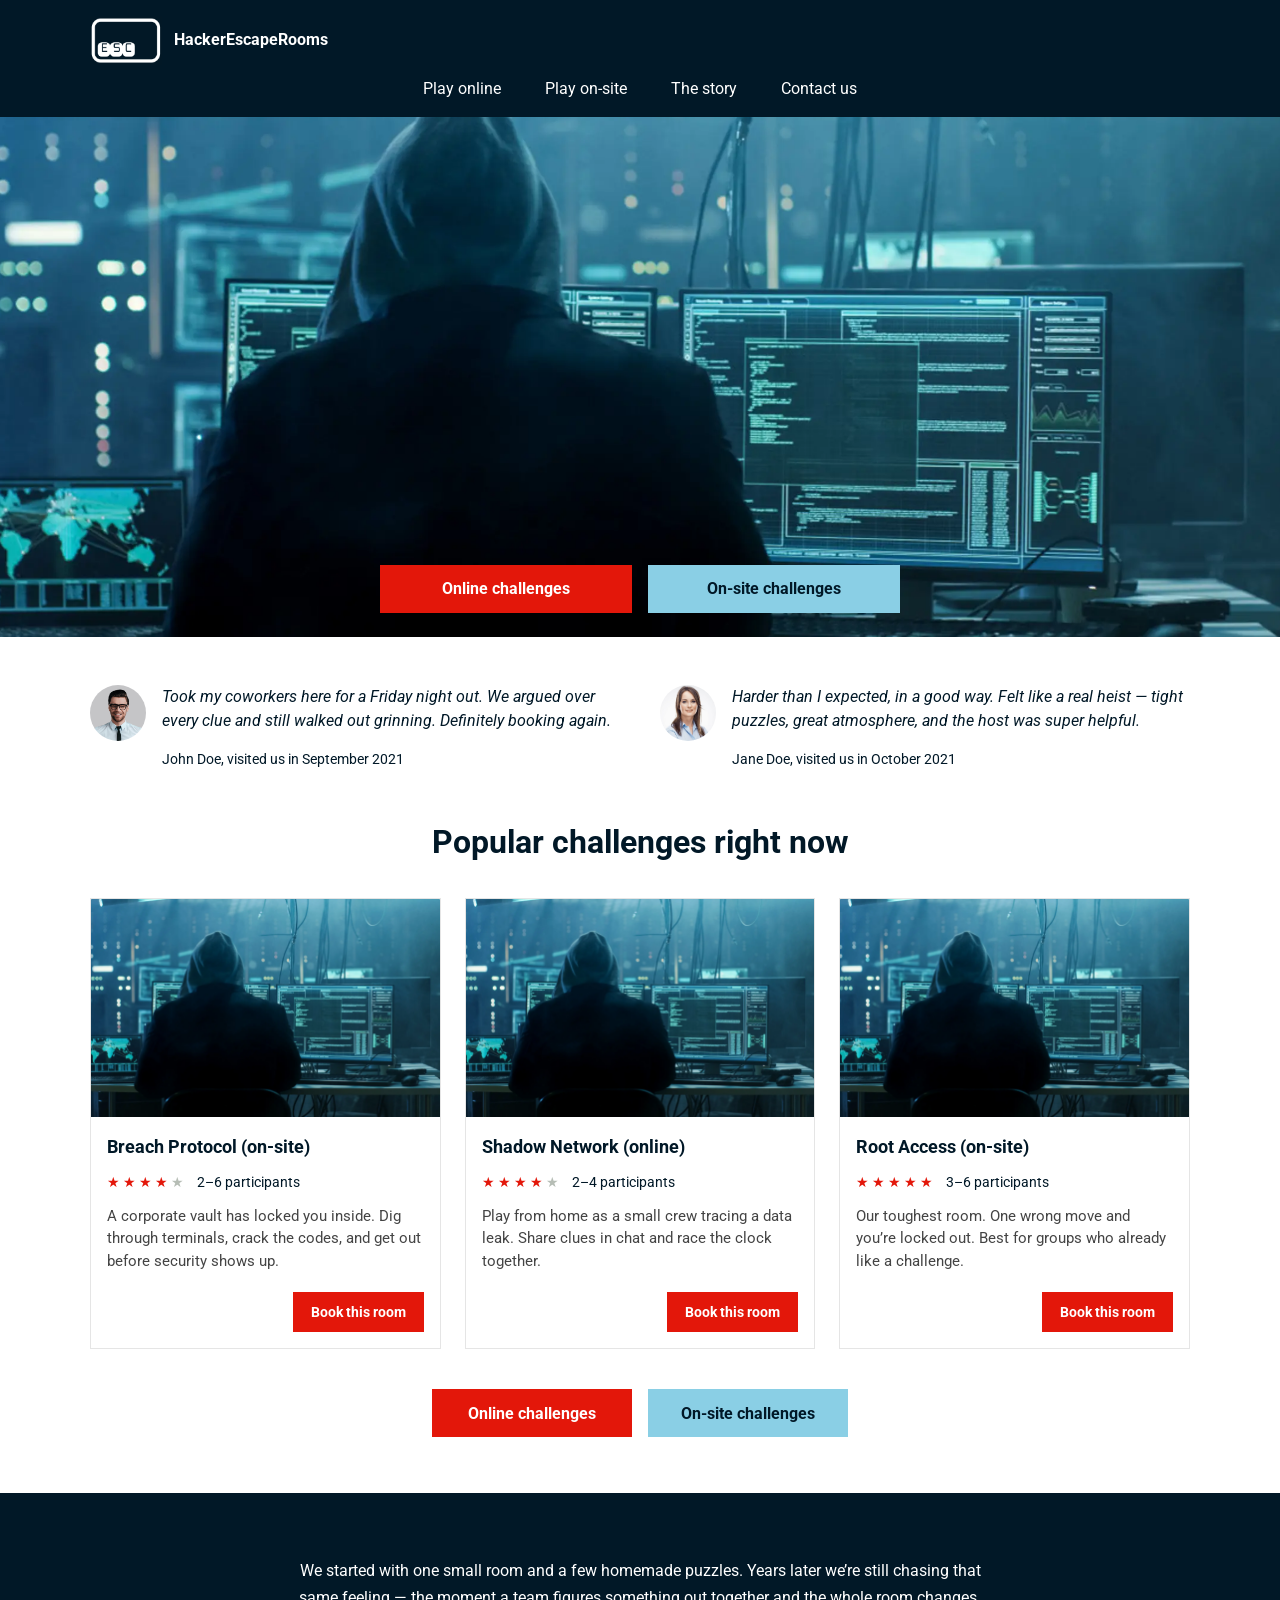
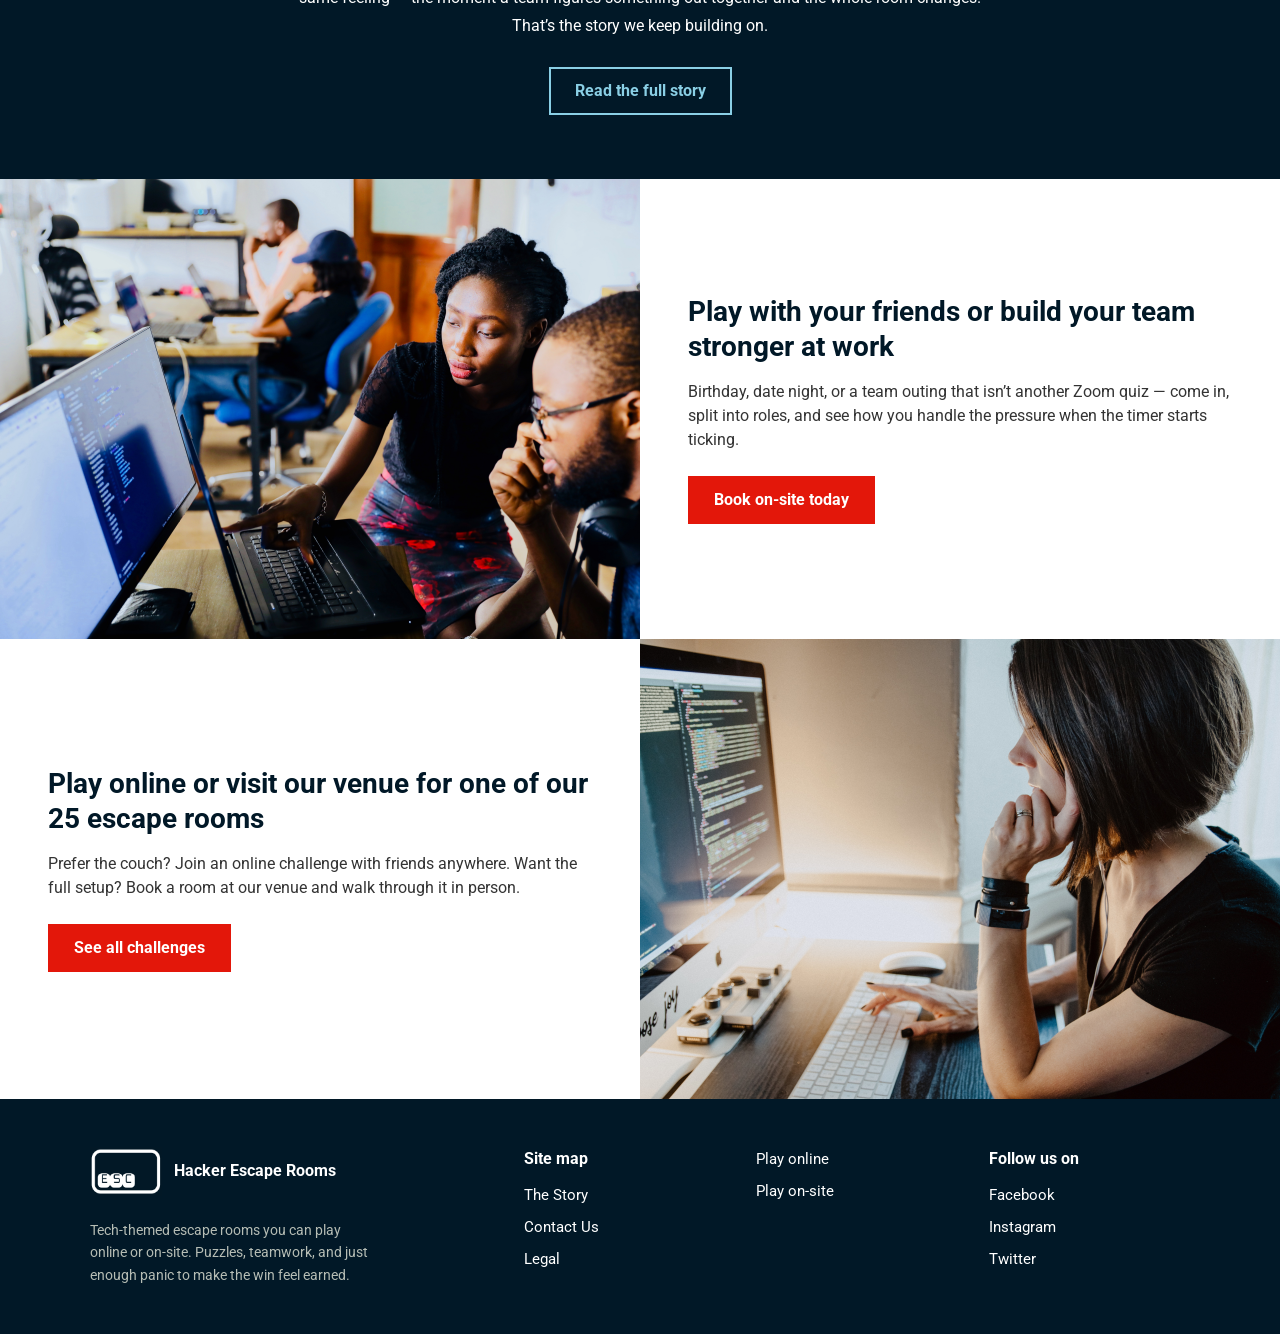
==== index.html @ f258c284 "Booking Popoup window" ====
<!DOCTYPE html>
<html lang="en">
  <head>
    <meta charset="UTF-8" />
    <meta name="viewport" content="width=device-width, initial-scale=1.0" />
    <title>Hacker Escape Rooms</title>
    <!-- Roboto from the brand guide -->
    <link rel="preconnect" href="https://fonts.googleapis.com" />
    <link rel="preconnect" href="https://fonts.gstatic.com" crossorigin />
    <link
      href="https://fonts.googleapis.com/css2?family=Roboto:ital,wght@0,400;0,700;1,400&display=swap"
      rel="stylesheet"
    />
    <link rel="stylesheet" href="style.css" />
  </head>
  <body>
    <!-- top bar: logo + nav -->
    <header class="site-header">
      <div class="container header-inner">
        <a class="brand" href="#top" aria-label="Hacker Escape Rooms home">
          <img class="logo" src="assets/logo.png" alt="" width="72" height="40" />
          <!-- line breaks only show on small screens -->
          <span class="brand-name">Hacker<br class="brand-break" />Escape<br class="brand-break" />Rooms</span>
        </a>

        <button
          class="nav-toggle"
          type="button"
          aria-expanded="false"
          aria-controls="primary-nav"
          aria-label="Open menu"
        >
          <span class="nav-toggle-bar" aria-hidden="true"></span>
          <span class="nav-toggle-bar" aria-hidden="true"></span>
          <span class="nav-toggle-bar" aria-hidden="true"></span>
        </button>

        <nav id="primary-nav" class="primary-nav" aria-label="Primary">
          <ul>
            <li><a href="#play-online">Play online</a></li>
            <li><a href="#play-onsite">Play on-site</a></li>
            <li><a href="#story">The story</a></li>
            <li><a href="#contact">Contact us</a></li>
          </ul>
        </nav>
      </div>
    </header>

    <main id="top">
      <!-- big hero image + the two challenge buttons -->
      <section class="hero" aria-label="Featured">
        <img
          class="hero-media"
          src="assets/home-Image.png"
          alt="Person in a hoodie working at multiple monitors in a dimly lit room"
          width="1600"
          height="700"
        />
        <div class="hero-actions cta-pair">
          <a class="btn btn-primary cta-online" href="#play-online">Online challenges</a>
          <a class="btn btn-secondary cta-onsite" href="#play-onsite">On-site challenges</a>
        </div>
      </section>

      <!-- reviews from people who played -->
      <section class="testimonials" aria-label="Testimonials">
        <div class="container testimonials-grid">
          <figure class="testimonial">
            <img
              class="testimonial-avatar"
              src="assets/John-Doe.jpg"
              alt="Portrait of John Doe"
              width="56"
              height="56"
            />
            <blockquote>
              <p>
                Took my coworkers here for a Friday night out. We argued over every
                clue and still walked out grinning. Definitely booking again.
              </p>
            </blockquote>
            <figcaption>John Doe, visited us in September 2021</figcaption>
          </figure>

          <figure class="testimonial">
            <img
              class="testimonial-avatar"
              src="assets/Jane-Doe.jpg"
              alt="Portrait of Jane Doe"
              width="56"
              height="56"
            />
            <blockquote>
              <p>
                Harder than I expected, in a good way. Felt like a real heist —
                tight puzzles, great atmosphere, and the host was super helpful.
              </p>
            </blockquote>
            <figcaption>Jane Doe, visited us in October 2021</figcaption>
          </figure>
        </div>
      </section>

      <!-- room cards -->
      <section class="challenges" id="play-online" aria-labelledby="challenges-heading">
        <div class="container">
          <h2 id="challenges-heading">Popular challenges right now</h2>

          <ul class="challenge-grid">
            <li class="challenge-card">
              <img
                class="challenge-media"
                src="assets/challanges.png"
                alt=""
                width="640"
                height="400"
              />
              <div class="challenge-body">
                <h3>Breach Protocol (on-site)</h3>
                <div class="challenge-meta">
                  <span class="stars" aria-label="4 out of 5 stars">
                    <span class="star star-filled" aria-hidden="true">★</span>
                    <span class="star star-filled" aria-hidden="true">★</span>
                    <span class="star star-filled" aria-hidden="true">★</span>
                    <span class="star star-filled" aria-hidden="true">★</span>
                    <span class="star" aria-hidden="true">★</span>
                  </span>
                  <span class="participants">2–6 participants</span>
                </div>
                <p>
                  A corporate vault has locked you inside. Dig through terminals,
                  crack the codes, and get out before security shows up.
                </p>
                <a class="btn btn-primary btn-small" href="#contact">Book this room</a>
              </div>
            </li>

            <li class="challenge-card">
              <img
                class="challenge-media"
                src="assets/challanges.png"
                alt=""
                width="640"
                height="400"
              />
              <div class="challenge-body">
                <h3>Shadow Network (online)</h3>
                <div class="challenge-meta">
                  <span class="stars" aria-label="4 out of 5 stars">
                    <span class="star star-filled" aria-hidden="true">★</span>
                    <span class="star star-filled" aria-hidden="true">★</span>
                    <span class="star star-filled" aria-hidden="true">★</span>
                    <span class="star star-filled" aria-hidden="true">★</span>
                    <span class="star" aria-hidden="true">★</span>
                  </span>
                  <span class="participants">2–4 participants</span>
                </div>
                <p>
                  Play from home as a small crew tracing a data leak. Share clues
                  in chat and race the clock together.
                </p>
                <a class="btn btn-primary btn-small" href="#contact">Book this room</a>
              </div>
            </li>

            <li class="challenge-card">
              <img
                class="challenge-media"
                src="assets/challanges.png"
                alt=""
                width="640"
                height="400"
              />
              <div class="challenge-body">
                <h3>Root Access (on-site)</h3>
                <div class="challenge-meta">
                  <span class="stars" aria-label="5 out of 5 stars">
                    <span class="star star-filled" aria-hidden="true">★</span>
                    <span class="star star-filled" aria-hidden="true">★</span>
                    <span class="star star-filled" aria-hidden="true">★</span>
                    <span class="star star-filled" aria-hidden="true">★</span>
                    <span class="star star-filled" aria-hidden="true">★</span>
                  </span>
                  <span class="participants">3–6 participants</span>
                </div>
                <p>
                  Our toughest room. One wrong move and you’re locked out. Best
                  for groups who already like a challenge.
                </p>
                <a class="btn btn-primary btn-small" href="#contact">Book this room</a>
              </div>
            </li>
          </ul>

          <!-- same two buttons again under the cards -->
          <div class="challenges-actions cta-pair" id="play-onsite">
            <a class="btn btn-primary cta-online" href="#play-online">Online challenges</a>
            <a class="btn btn-secondary cta-onsite" href="#play-onsite">On-site challenges</a>
          </div>
        </div>
      </section>

      <!-- short about section -->
      <section class="story" id="story" aria-labelledby="story-heading">
        <div class="container story-inner">
          <h2 id="story-heading" class="visually-hidden">The story</h2>
          <p>
            We started with one small room and a few homemade puzzles. Years
            later we’re still chasing that same feeling — the moment a team
            figures something out together and the whole room changes. That’s
            the story we keep building on.
          </p>
          <a class="btn btn-outline" href="#story">Read the full story</a>
        </div>
      </section>

      <!-- image + text blocks (friends / online) -->
      <section class="feature-blocks" aria-label="Ways to play">
        <article class="feature feature--image-left">
          <img
            class="feature-media"
            src="assets/play-with-friends.png"
            alt="Two colleagues collaborating at a computer in an office"
            width="800"
            height="560"
          />
          <div class="feature-content">
            <h2>Play with your friends or build your team stronger at work</h2>
            <p>
              Birthday, date night, or a team outing that isn’t another Zoom
              quiz — come in, split into roles, and see how you handle the
              pressure when the timer starts ticking.
            </p>
            <a class="btn btn-primary" href="#play-onsite">Book on-site today</a>
          </div>
        </article>

        <article class="feature feature--image-right">
          <div class="feature-content">
            <h2>Play online or visit our venue for one of our 25 escape rooms</h2>
            <p>
              Prefer the couch? Join an online challenge with friends anywhere.
              Want the full setup? Book a room at our venue and walk through it
              in person.
            </p>
            <a class="btn btn-primary" href="all-challenges.html">See all challenges</a>
          </div>
          <img
            class="feature-media"
            src="assets/play-online.png"
            alt="Person working at a computer with code on the screen"
            width="800"
            height="560"
          />
        </article>
      </section>
    </main>

    <!-- footer links -->
    <footer class="site-footer" id="contact">
      <div class="container footer-grid">
        <div class="footer-brand">
          <a class="brand" href="#top" aria-label="Hacker Escape Rooms home">
            <img class="logo" src="assets/logo.png" alt="" width="72" height="40" />
            <span class="brand-name">Hacker Escape Rooms</span>
          </a>
          <p>
            Tech-themed escape rooms you can play online or on-site. Puzzles,
            teamwork, and just enough panic to make the win feel earned.
          </p>
        </div>

        <nav class="footer-nav" aria-label="Sitemap">
          <h2>Site map</h2>
          <ul>
            <li><a href="#story">The Story</a></li>
            <li><a href="#contact">Contact Us</a></li>
            <li><a href="#legal">Legal</a></li>
          </ul>
        </nav>

        <nav class="footer-nav" aria-label="Play options">
          <h2 class="visually-hidden">Play options</h2>
          <ul>
            <li><a href="#play-online">Play online</a></li>
            <li><a href="#play-onsite">Play on-site</a></li>
          </ul>
        </nav>

        <nav class="footer-nav" aria-label="Social media" id="legal">
          <h2>Follow us on</h2>
          <ul>
            <li><a href="#" rel="noopener noreferrer">Facebook</a></li>
            <li><a href="#" rel="noopener noreferrer">Instagram</a></li>
            <li><a href="#" rel="noopener noreferrer">Twitter</a></li>
          </ul>
        </nav>
      </div>
    </footer>

    <script src="script.js"></script>
    <script src="booking.js"></script>
  </body>
</html>
---- style.css ----
/* colors from the brand guide */
:root {
  --color-red: #e3170a;
  --color-navy: #011827;
  --color-gray: #b6bdb5;
  --color-steel: #36769d;
  --color-sky: #8acfe5;
  --color-white: #ffffff;
  --color-text: #011827;
  --font-family: "Roboto", sans-serif;
  --container-width: 1100px;
  --header-height: 72px;
}

*,
*::before,
*::after {
  box-sizing: border-box;
}

html {
  scroll-behavior: smooth;
}

body {
  margin: 0;
  font-family: var(--font-family);
  font-weight: 400;
  font-size: 16px;
  line-height: 1.5;
  color: var(--color-text);
  background: var(--color-white);
}

img {
  max-width: 100%;
  display: block;
}

a {
  color: inherit;
  text-decoration: none;
}

ul {
  margin: 0;
  padding: 0;
  list-style: none;
}

h1,
h2,
h3,
p,
blockquote,
figure {
  margin: 0;
}

/* hide text visually but keep it for screen readers */
.visually-hidden {
  position: absolute;
  width: 1px;
  height: 1px;
  padding: 0;
  margin: -1px;
  overflow: hidden;
  clip: rect(0, 0, 0, 0);
  white-space: nowrap;
  border: 0;
}

/* keeps content from stretching too wide on big monitors */
.container {
  width: min(100% - 2rem, var(--container-width));
  margin-inline: auto;
}

/* leftover placeholder style, in case we need it again */
.img-placeholder {
  background-color: var(--color-steel);
  background-image: repeating-linear-gradient(
    -45deg,
    rgba(1, 24, 39, 0.18),
    rgba(1, 24, 39, 0.18) 12px,
    rgba(138, 207, 229, 0.25) 12px,
    rgba(138, 207, 229, 0.25) 24px
  );
}

/* button styles (red / blue / outline) */
.btn {
  display: inline-flex;
  align-items: center;
  justify-content: center;
  min-height: 48px;
  padding: 0.75rem 1.5rem;
  border: 2px solid transparent;
  border-radius: 0;
  font-family: inherit;
  font-size: 1rem;
  font-weight: 700;
  line-height: 1.2;
  text-align: center;
  cursor: pointer;
}

.btn-primary {
  background: var(--color-red);
  color: var(--color-white);
  border-color: var(--color-red);
}

.btn-secondary {
  background: var(--color-sky);
  color: var(--color-navy);
  border-color: var(--color-sky);
}

.btn-outline {
  background: transparent;
  color: var(--color-sky);
  border-color: var(--color-sky);
}

.btn-small {
  min-height: 40px;
  padding: 0.5rem 1rem;
  font-size: 0.875rem;
}

/* Logo */
.logo {
  display: block;
  width: 72px;
  height: auto;
  flex-shrink: 0;
}

.brand {
  display: inline-flex;
  align-items: center;
  gap: 0.75rem;
  color: var(--color-white);
}

.brand-name {
  font-size: 1rem;
  font-weight: 700;
  white-space: nowrap;
}

/* header — logo on top, nav centered underneath */
.site-header {
  position: sticky;
  top: 0;
  z-index: 100;
  background: var(--color-navy);
  color: var(--color-white);
}

.header-inner {
  display: flex;
  flex-direction: column;
  align-items: flex-start;
  gap: 0.75rem;
  padding-block: 1rem;
  min-height: var(--header-height);
}

.primary-nav {
  width: 100%;
}

.primary-nav ul {
  display: flex;
  flex-wrap: wrap;
  justify-content: center;
  gap: 2.75rem; /* space between the nav links */
}

.primary-nav a {
  font-weight: 400;
}

.primary-nav a:hover,
.primary-nav a:focus-visible,
.footer-nav a:hover,
.footer-nav a:focus-visible,
.brand:hover,
.brand:focus-visible {
  text-decoration: underline;
  outline: none;
}

.nav-toggle {
  display: none;
  position: relative;
  flex-shrink: 0;
  width: 44px;
  height: 44px;
  padding: 0;
  border: 0;
  background: transparent;
  cursor: pointer;
  z-index: 110;
}

.nav-toggle-bar {
  position: absolute;
  left: 50%;
  display: block;
  width: 22px;
  height: 2px;
  margin-left: -11px;
  background: var(--color-white);
  border-radius: 1px;
  transition:
    transform 0.3s ease,
    opacity 0.3s ease,
    top 0.3s ease;
}

.nav-toggle-bar:nth-child(1) {
  top: 14px;
}

.nav-toggle-bar:nth-child(2) {
  top: 21px;
}

.nav-toggle-bar:nth-child(3) {
  top: 28px;
}

/* hamburger bars morph into an X when the menu is open */
.nav-toggle[aria-expanded="true"] .nav-toggle-bar:nth-child(1) {
  top: 21px;
  transform: rotate(45deg);
}

.nav-toggle[aria-expanded="true"] .nav-toggle-bar:nth-child(2) {
  opacity: 0;
  transform: scaleX(0);
}

.nav-toggle[aria-expanded="true"] .nav-toggle-bar:nth-child(3) {
  top: 21px;
  transform: rotate(-45deg);
}

/* lock page scroll while the mobile menu covers the screen */
body.nav-open {
  overflow: hidden;
}

/* hero — buttons sit on top of the image on desktop */
.hero {
  position: relative;
  background: var(--color-navy);
}

.hero-media {
  display: block;
  width: 100%;
  height: clamp(280px, 52vw, 520px);
  object-fit: cover;
  object-position: center;
}

.hero-actions {
  position: absolute;
  left: 50%;
  bottom: 1.5rem;
  display: flex;
  flex-wrap: wrap;
  justify-content: center;
  gap: 1rem;
  width: min(100% - 2rem, 520px);
  transform: translateX(-50%);
}

.hero-actions .btn {
  flex: 1 1 200px;
}

/* customer quotes */
.testimonials {
  padding: 3rem 0 2rem;
  background: var(--color-white);
}

.testimonials-grid {
  display: grid;
  grid-template-columns: repeat(2, minmax(0, 1fr));
  gap: 2.5rem;
}

.testimonial {
  display: grid;
  grid-template-columns: auto 1fr;
  column-gap: 1rem;
  row-gap: 0.5rem;
  align-items: start;
}

.testimonial-avatar {
  display: block;
  width: 56px;
  height: 56px;
  border-radius: 50%;
  object-fit: cover;
  object-position: center;
}

.testimonial blockquote {
  grid-column: 2;
  font-style: italic;
  color: var(--color-text);
}

.testimonial figcaption {
  grid-column: 2;
  font-size: 0.875rem;
  color: var(--color-text);
}

/* popular rooms */
.challenges {
  padding: 1rem 0 3.5rem;
  background: var(--color-white);
}

.challenges h2 {
  margin-bottom: 2rem;
  font-size: clamp(1.5rem, 2.5vw, 2rem);
  font-weight: 700;
  text-align: center;
}

.challenge-grid {
  display: grid;
  grid-template-columns: repeat(3, minmax(0, 1fr));
  gap: 1.5rem;
}

.challenge-card {
  display: flex;
  flex-direction: column;
  border: 1px solid #e5e5e5;
  background: var(--color-white);
}

.challenge-media {
  display: block;
  aspect-ratio: 16 / 10;
  width: 100%;
  height: auto;
  object-fit: cover;
  object-position: center;
}

.challenge-body {
  display: flex;
  flex: 1;
  flex-direction: column;
  gap: 0.75rem;
  padding: 1rem;
}

.challenge-body h3 {
  font-size: 1.125rem;
  font-weight: 700;
}

.challenge-meta {
  display: flex;
  flex-wrap: wrap;
  align-items: center;
  gap: 0.75rem;
  font-size: 0.875rem;
}

.stars {
  display: inline-flex;
  gap: 2px;
  color: var(--color-gray);
  letter-spacing: 1px;
}

.star-filled {
  color: var(--color-red);
}

.participants {
  color: var(--color-text);
}

.challenge-body p {
  flex: 1;
  font-size: 0.9375rem;
  color: #444;
}

.challenge-body .btn {
  align-self: flex-end;
  margin-top: 0.5rem;
}

.challenges-actions {
  display: flex;
  flex-wrap: wrap;
  justify-content: center;
  gap: 1rem;
  margin-top: 2.5rem;
}

.challenges-actions .btn {
  min-width: 200px;
}

/* dark "our story" band */
.story {
  padding: 4rem 0;
  background: var(--color-navy);
  color: var(--color-white);
  text-align: center;
}

.story-inner {
  max-width: 720px;
}

.story p {
  margin-bottom: 1.75rem;
  font-size: 1rem;
  line-height: 1.7;
}

/* alternating image / text sections */
.feature {
  display: grid;
  grid-template-columns: repeat(2, minmax(0, 1fr));
  min-height: 360px;
  background: var(--color-white);
}

.feature-media {
  display: block;
  width: 100%;
  min-height: 280px;
  height: 100%;
  object-fit: cover;
  object-position: center;
}

.feature-content {
  display: flex;
  flex-direction: column;
  justify-content: center;
  gap: 1rem;
  padding: clamp(1.5rem, 4vw, 3rem);
}

.feature-content h2 {
  font-size: clamp(1.35rem, 2.2vw, 1.75rem);
  font-weight: 700;
  line-height: 1.25;
}

.feature-content p {
  color: #333;
}

.feature-content .btn {
  align-self: flex-start;
  margin-top: 0.5rem;
}

/* page footer */
.site-footer {
  padding: 3rem 0;
  background: var(--color-navy);
  color: var(--color-white);
}

.footer-grid {
  display: grid;
  grid-template-columns: 2fr 1fr 1fr 1fr;
  gap: 2rem;
  align-items: start;
}

.footer-brand p {
  max-width: 280px;
  margin-top: 1rem;
  font-size: 0.875rem;
  line-height: 1.6;
  color: var(--color-gray);
}

.footer-nav h2 {
  margin-bottom: 0.75rem;
  font-size: 1rem;
  font-weight: 700;
}

.footer-nav ul {
  display: grid;
  gap: 0.5rem;
}

.footer-nav a {
  font-size: 0.9375rem;
}

/* keyboard focus outline */
a:focus-visible,
.btn:focus-visible,
.nav-toggle:focus-visible {
  outline: 2px solid var(--color-sky);
  outline-offset: 3px;
}

.booking-popup {
  width: min(90vw, 420px);
  border: 0;
  border-radius: 8px;
  padding: 2rem;
  color: var(--color-navy);
  box-shadow: 0 8px 32px rgba(1, 24, 39, 0.25);
}

.booking-popup::backdrop {
  background: rgba(1, 24, 39, 0.65);
}

.booking-popup h2 {
  margin: 0 0 0.75rem;
  font-size: 1.5rem;
}

.booking-popup-room {
  margin: 0;
}

.booking-popup-close {
  position: absolute;
  top: 0.5rem;
  right: 0.75rem;
  border: 0;
  background: transparent;
  color: var(--color-navy);
  font-size: 1.75rem;
  line-height: 1;
  cursor: pointer;
}

/* brand name wraps on phones only */
.brand-break {
  display: none;
}

/* ----- smaller screens ----- */
@media (max-width: 960px) {
  .challenge-grid {
    grid-template-columns: repeat(2, minmax(0, 1fr));
  }

  .footer-grid {
    grid-template-columns: 1fr 1fr;
  }
}

/* phone layout */
@media (max-width: 768px) {
  .container {
    width: min(100% - 1.5rem, var(--container-width));
  }

  .header-inner {
    position: relative;
    flex-direction: row;
    align-items: center;
    justify-content: space-between;
    gap: 1rem;
    min-height: 64px;
    padding-block: 0.85rem;
  }

  .brand {
    position: relative;
    z-index: 1;
    gap: 0.65rem;
  }

  .logo {
    width: 56px;
  }

  .brand-name {
    font-size: 1rem;
    line-height: 1.15;
    white-space: normal;
  }

  .brand-break {
    display: inline;
  }

  /* hamburger visible on small screens only */
  .nav-toggle {
    display: block;
  }

  /* keep the X sitting in the panel’s top-right when the menu is open */
  body.nav-open .nav-toggle {
    position: fixed;
    top: 1rem;
    right: 1rem;
  }

  /*
    header creates a stacking context (sticky + z-index),
    so lift it above the wash while the menu is open.
    clear the header fill so the top gap shows the washed page
    instead of blending into the navy menu panel
  */
  body.nav-open .site-header {
    z-index: 110;
    background: transparent;
  }

  body.nav-open .brand {
    visibility: hidden;
    pointer-events: none;
  }

  /* soft white wash over the page so the edges look faded behind the menu */
  body::before {
    content: "";
    position: fixed;
    inset: 0;
    z-index: 105;
    background: rgba(255, 255, 255, 0.55);
    opacity: 0;
    visibility: hidden;
    pointer-events: none;
    transition:
      opacity 0.55s ease,
      visibility 0.55s ease;
  }

  body.nav-open::before {
    opacity: 1;
    visibility: visible;
  }

  /*
    inset overlay menu — page peeks around the edges,
    stays in the DOM so open/close can animate smoothly
  */
  .primary-nav {
    position: fixed;
    inset: 0.85rem;
    z-index: 1;
    display: flex;
    align-items: center;
    justify-content: center;
    width: auto;
    height: auto;
    background: var(--color-navy);
    opacity: 0;
    visibility: hidden;
    pointer-events: none;
    transition:
      opacity 0.55s ease,
      visibility 0.55s ease;
  }

  .primary-nav.is-open {
    opacity: 1;
    visibility: visible;
    pointer-events: auto;
  }

  .primary-nav ul {
    flex-direction: column;
    flex-wrap: nowrap;
    align-items: center;
    justify-content: center;
    gap: 4.50rem;
  }

  .primary-nav li {
    opacity: 0;
    transform: translateY(0.75rem);
    transition:
      opacity 0.5s ease,
      transform 0.5s ease;
  }

  .primary-nav.is-open li {
    opacity: 1;
    transform: translateY(0);
  }

  .primary-nav.is-open li:nth-child(1) {
    transition-delay: 0.12s;
  }

  .primary-nav.is-open li:nth-child(2) {
    transition-delay: 0.2s;
  }

  .primary-nav.is-open li:nth-child(3) {
    transition-delay: 0.28s;
  }

  .primary-nav.is-open li:nth-child(4) {
    transition-delay: 0.36s;
  }

  .primary-nav a {
    font-size: 1.875rem;
    font-weight: 700;
    line-height: 1.2;
    color: var(--color-white);
  }

  @media (prefers-reduced-motion: reduce) {
    .primary-nav,
    .primary-nav li,
    .nav-toggle-bar,
    body::before {
      transition: none;
    }

    .primary-nav.is-open li {
      transition-delay: 0s;
    }
  }

  /* on phones the buttons go under the image instead of on top */
  .hero {
    background: var(--color-white);
  }

  .hero-media {
    height: clamp(220px, 58vw, 360px);
  }

  .hero-actions {
    position: static;
    left: auto;
    bottom: auto;
    transform: none;
    width: min(100% - 2.5rem, 320px);
    margin: 1.25rem auto 0.5rem;
    flex-direction: column;
    gap: 0.75rem;
  }

  .hero-actions .btn {
    flex: none;
  }

  /* blue button on top, online as a plain link underneath */
  .cta-pair {
    display: flex;
    flex-direction: column;
    align-items: center;
    gap: 0.75rem;
  }

  .cta-pair .cta-onsite {
    order: 1;
    width: 100%;
    max-width: 280px;
    border-radius: 0;
    font-weight: 700;
  }

  .cta-pair .cta-online {
    order: 2;
    width: auto;
    min-height: auto;
    padding: 0.25rem 0.5rem;
    border: 0;
    background: transparent;
    color: var(--color-steel);
    font-weight: 400;
    font-size: 1rem;
  }

  .cta-pair .cta-online:hover,
  .cta-pair .cta-online:focus-visible {
    text-decoration: underline;
  }

  /* only show one review on small screens */
  .testimonials {
    padding: 2.5rem 0 2rem;
  }

  .testimonials-grid {
    grid-template-columns: 1fr;
    max-width: 320px;
    margin-inline: auto;
  }

  .testimonial:nth-child(2) {
    display: none;
  }

  .testimonial {
    display: flex;
    flex-direction: column;
    align-items: center;
    text-align: center;
    gap: 0.85rem;
  }

  .testimonial-avatar {
    width: 64px;
    height: 64px;
  }

  .testimonial blockquote,
  .testimonial figcaption {
    grid-column: auto;
  }

  .testimonial blockquote {
    font-size: 0.95rem;
    line-height: 1.55;
  }

  .testimonial figcaption {
    font-size: 0.8125rem;
  }

  /* swipe sideways through the room cards */
  .challenges {
    padding: 0.5rem 0 2.5rem;
    overflow: hidden;
  }

  .challenges .container {
    width: 100%;
    padding-inline: 1.25rem;
  }

  .challenges h2 {
    margin-bottom: 1.25rem;
    font-size: 1.35rem;
    text-align: left;
  }

  .challenge-grid {
    display: flex;
    gap: 1rem;
    overflow-x: auto;
    scroll-snap-type: x mandatory;
    padding-bottom: 0.5rem;
    margin-inline: -1.25rem;
    padding-inline: 1.25rem;
    -webkit-overflow-scrolling: touch;
    scrollbar-width: none;
  }

  .challenge-grid::-webkit-scrollbar {
    display: none;
  }

  .challenge-card {
    flex: 0 0 min(82%, 300px);
    scroll-snap-align: start;
    border: 0;
    border-radius: 8px;
    box-shadow: 0 4px 16px rgba(1, 24, 39, 0.12);
    overflow: hidden;
  }

  .challenge-media {
    aspect-ratio: 16 / 11;
  }

  .challenges-actions {
    width: min(100%, 280px);
    margin: 2rem auto 0;
  }

  .challenges-actions .btn {
    min-width: 0;
  }

  .story {
    padding: 3rem 1.25rem;
  }

  .story p {
    font-size: 0.95rem;
  }

  .feature {
    grid-template-columns: 1fr;
    min-height: 0;
  }

  .feature--image-right .feature-media {
    order: -1;
  }

  .feature-media {
    min-height: 220px;
    aspect-ratio: 16 / 10;
    height: auto;
  }

  .feature-content {
    padding: 1.5rem 1.25rem 2rem;
    gap: 0.85rem;
  }

  .feature-content h2 {
    font-size: 1.25rem;
  }

  .feature-content .btn {
    align-self: stretch;
    width: 100%;
  }

  .site-footer {
    padding: 2.5rem 0;
  }

  .footer-grid {
    grid-template-columns: 1fr;
    gap: 1.75rem;
  }

  .footer-brand .brand-name {
    white-space: nowrap;
  }

  .footer-brand .brand-break {
    display: none;
  }

  .footer-brand p {
    max-width: none;
    color: var(--color-white);
  }

  .footer-nav h2 {
    margin-bottom: 0.5rem;
  }
}
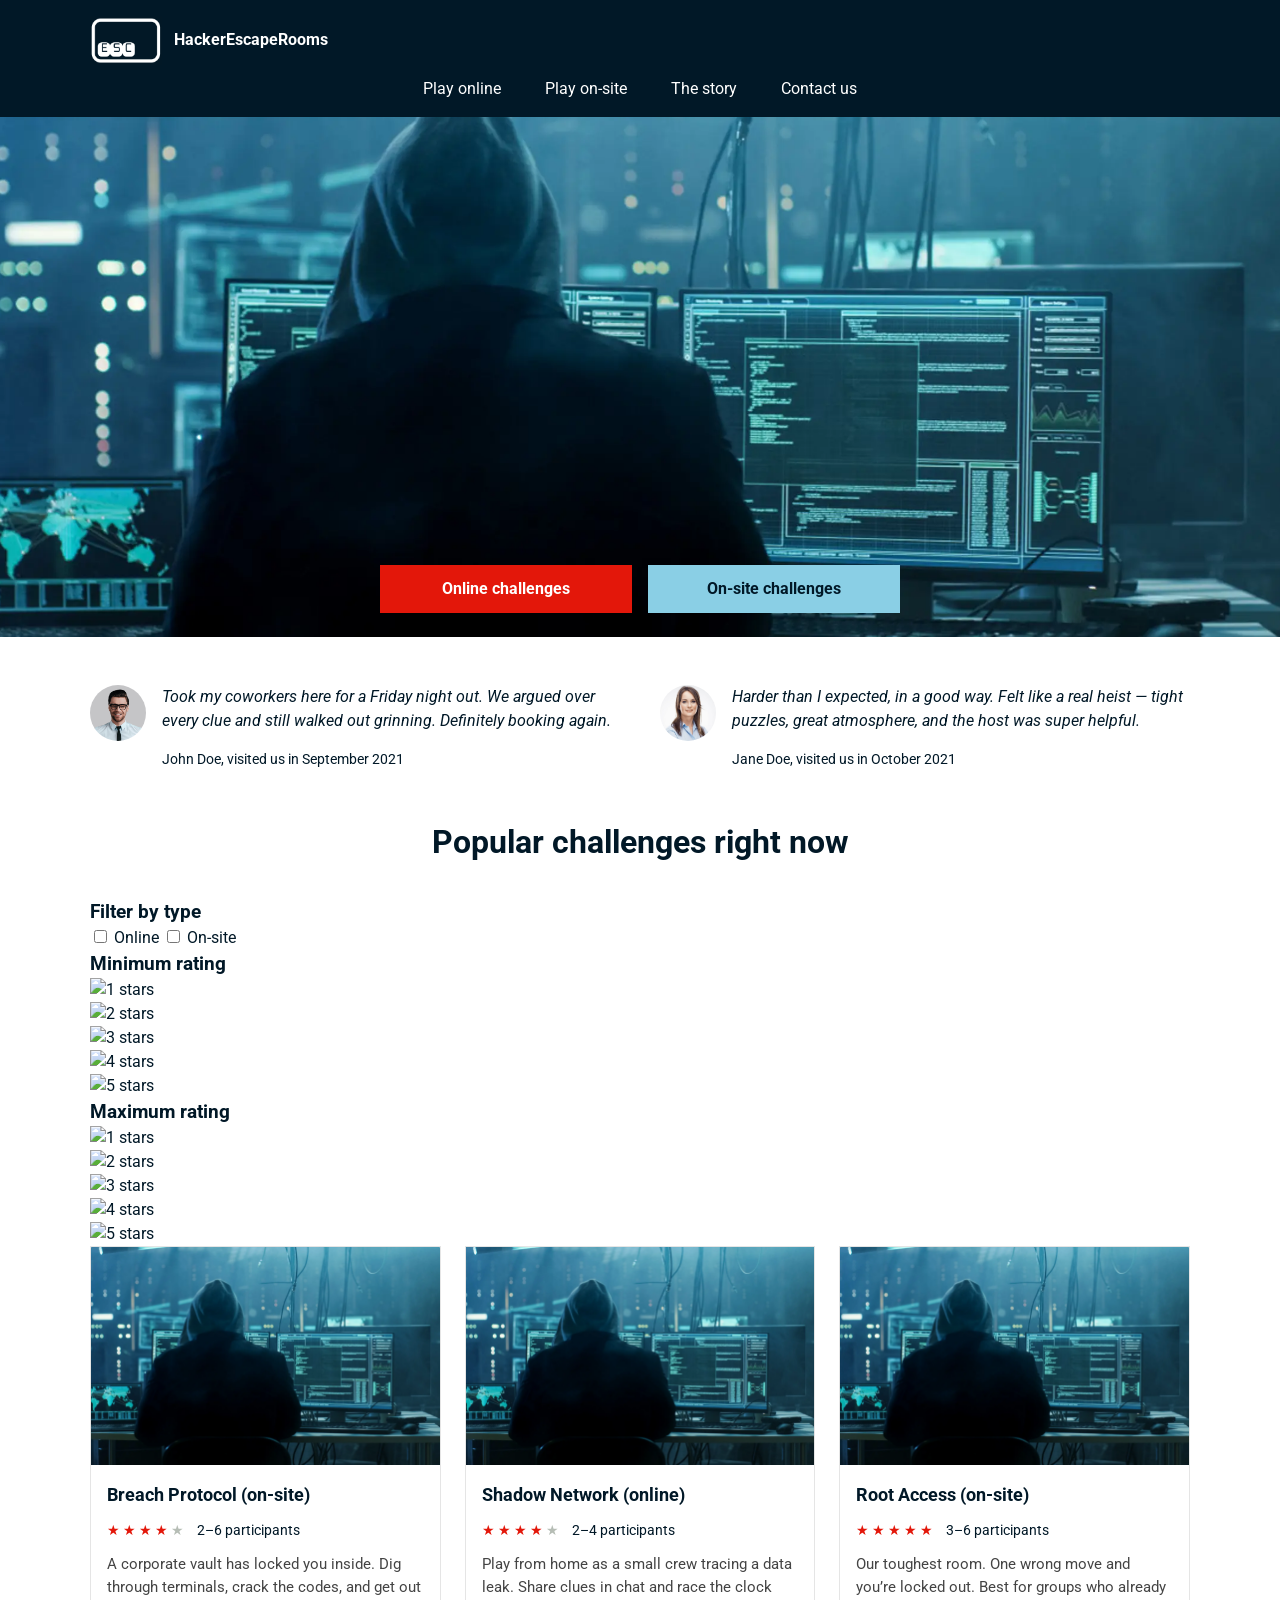
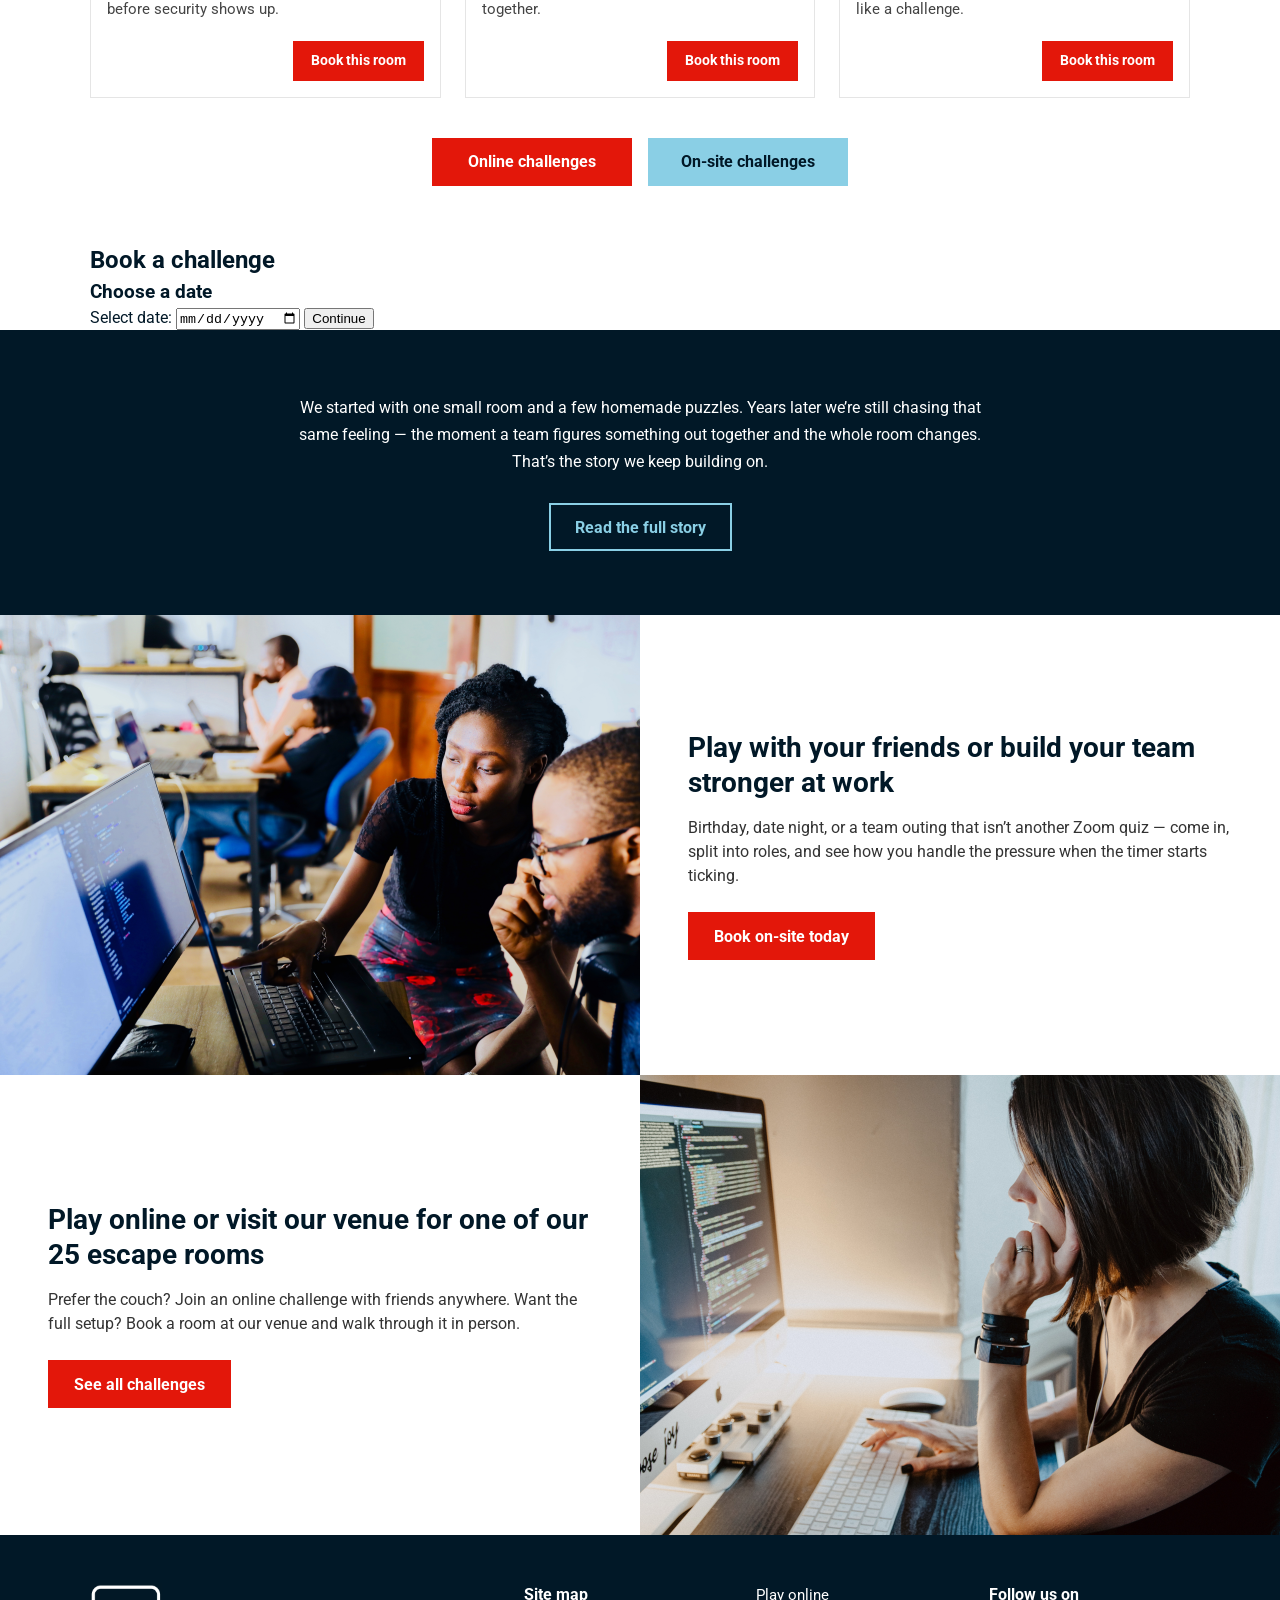
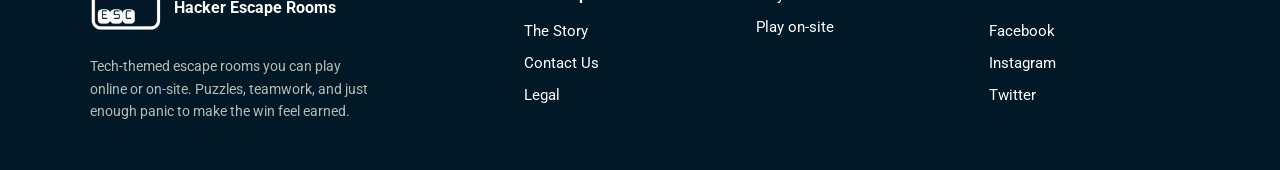
==== commit 0acf2973: "2.2 och 3.2" ====
--- a/index.html
+++ b/index.html
@@ -105,6 +105,24 @@
       <section class="challenges" id="play-online" aria-labelledby="challenges-heading">
         <div class="container">
           <h2 id="challenges-heading">Popular challenges right now</h2>
+          
+
+          <div class="filter-section">
+            <h3>Filter by type</h3>
+            <label>
+              <input type="checkbox" id="onlineFilter">
+              Online
+            </label>
+            <label>
+              <input type="checkbox" id="onSiteFilter">
+              On-site
+            </label>
+          <h3>Minimum rating</h3>
+          <div id="minRating" class="rating-stars"></div>
+          <h3>Maximum rating</h3>
+          <div id="maxRating" class="rating-stars"></div>
+        </div>
+
 
           <ul class="challenge-grid">
             <li class="challenge-card">
@@ -199,6 +217,23 @@
           </div>
         </div>
       </section>
+
+      
+      <section class="booking" id="booking">
+        <div class="container">
+
+          <div class="booking-step" id="booking-date-step">
+            <h2>Book a challenge</h2>
+            <h3>Choose a date</h3>
+            <label for="bookingDate">Select date:</label>
+
+            <input type="date" id="bookingDate" required>
+            <button type="button" id="continueBooking">Continue</button>
+            <p id="bookingError"></p>
+          </div>
+        </div>
+      </section>
+
 
       <!-- short about section -->
       <section class="story" id="story" aria-labelledby="story-heading">
@@ -243,7 +278,7 @@
               Want the full setup? Book a room at our venue and walk through it
               in person.
             </p>
-            <a class="btn btn-primary" href="all-challenges.html">See all challenges</a>
+            <a class="btn btn-primary" href="#play-online">See all challenges</a>
           </div>
           <img
             class="feature-media"
@@ -299,6 +334,6 @@
     </footer>
 
     <script src="script.js"></script>
-    <script src="booking.js"></script>
+    <script src="challenges.js"></script>
   </body>
 </html>
--- a/style.css
+++ b/style.css
@@ -520,40 +520,6 @@
 .nav-toggle:focus-visible {
   outline: 2px solid var(--color-sky);
   outline-offset: 3px;
-}
-
-.booking-popup {
-  width: min(90vw, 420px);
-  border: 0;
-  border-radius: 8px;
-  padding: 2rem;
-  color: var(--color-navy);
-  box-shadow: 0 8px 32px rgba(1, 24, 39, 0.25);
-}
-
-.booking-popup::backdrop {
-  background: rgba(1, 24, 39, 0.65);
-}
-
-.booking-popup h2 {
-  margin: 0 0 0.75rem;
-  font-size: 1.5rem;
-}
-
-.booking-popup-room {
-  margin: 0;
-}
-
-.booking-popup-close {
-  position: absolute;
-  top: 0.5rem;
-  right: 0.75rem;
-  border: 0;
-  background: transparent;
-  color: var(--color-navy);
-  font-size: 1.75rem;
-  line-height: 1;
-  cursor: pointer;
 }
 
 /* brand name wraps on phones only */
@@ -958,3 +924,5 @@
     margin-bottom: 0.5rem;
   }
 }
+
+
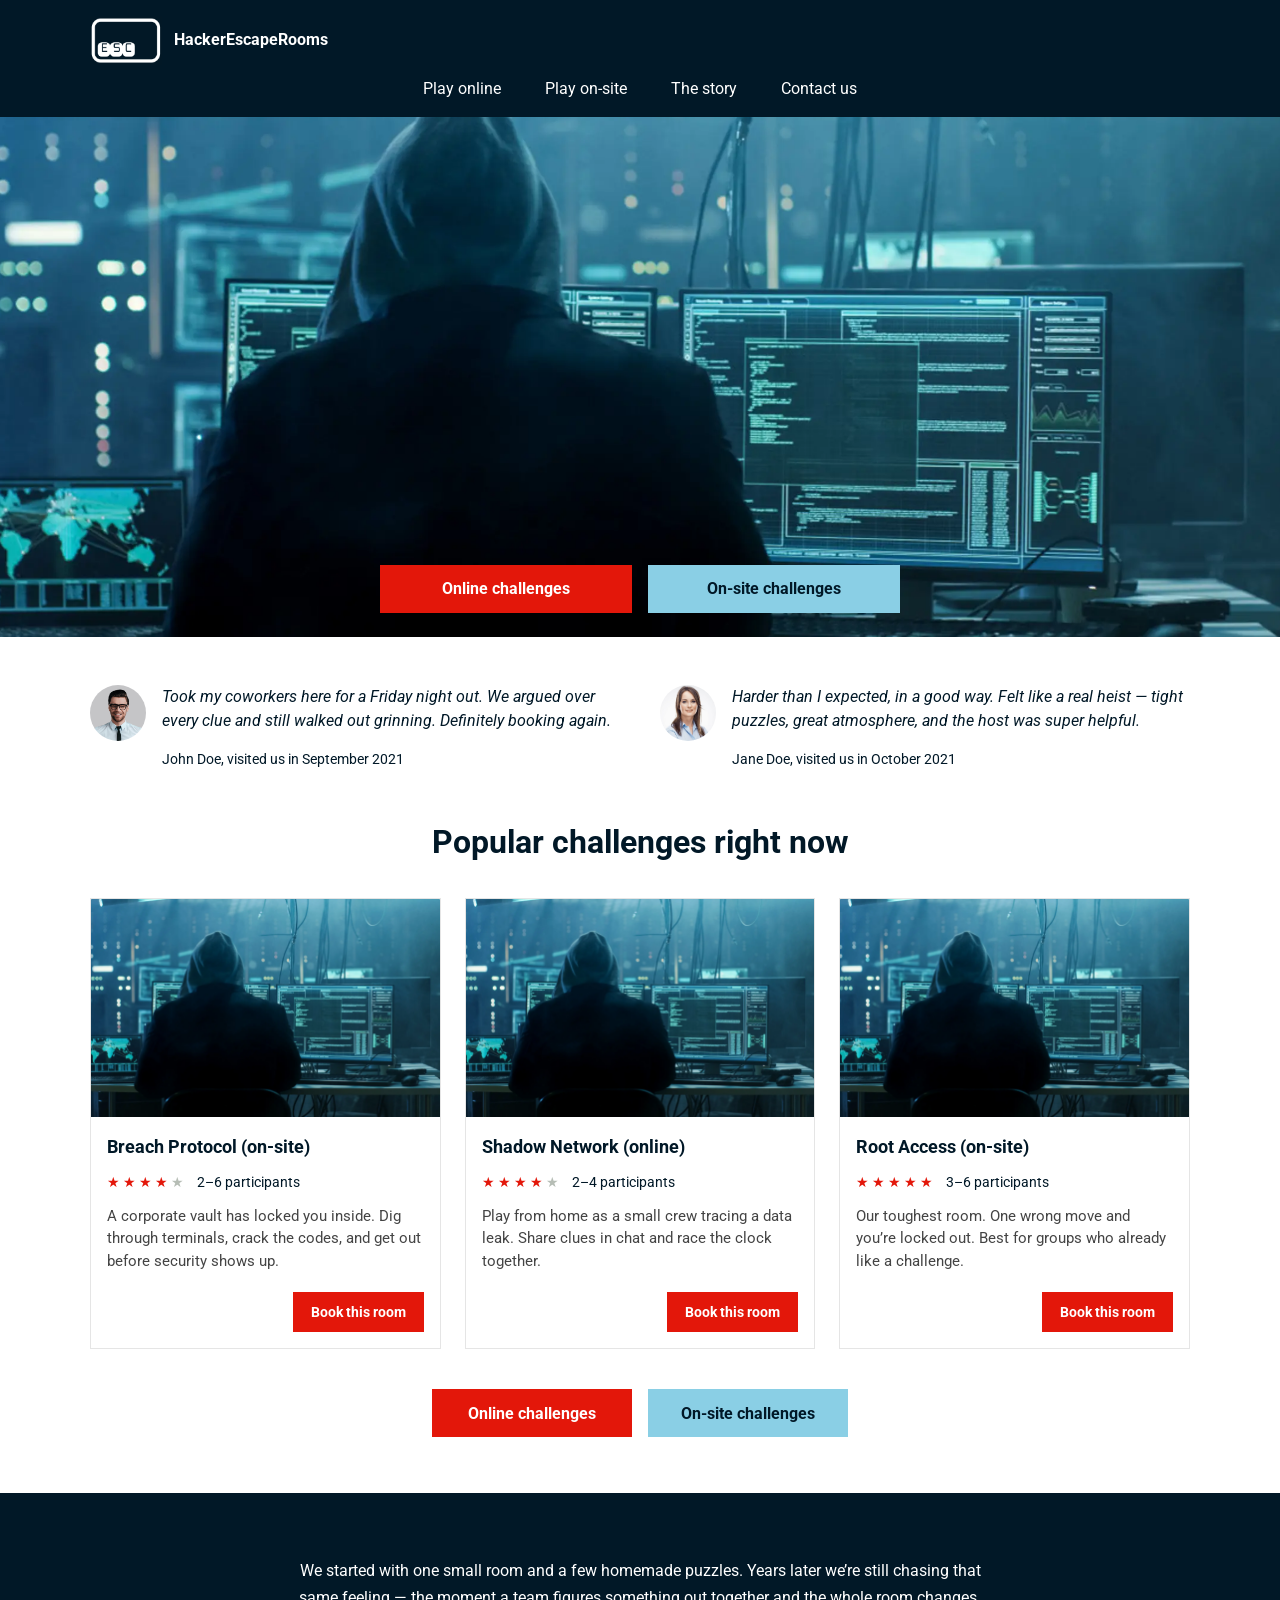
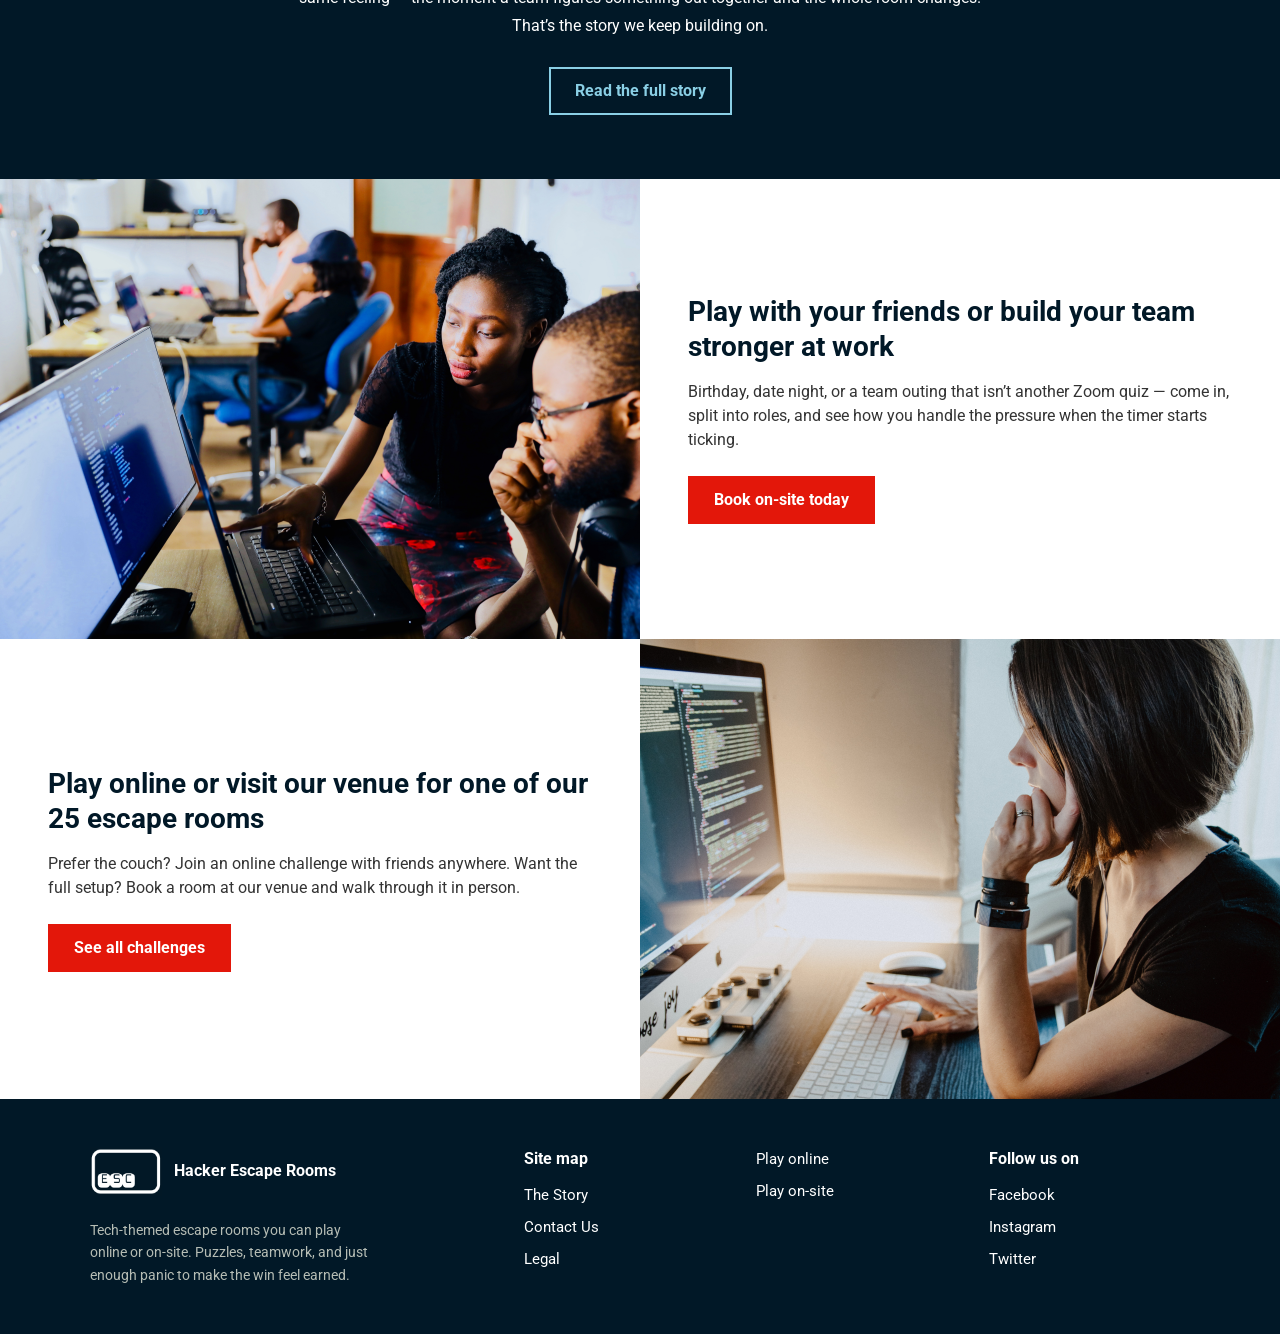
==== commit 3f6c5a39: "ChallengeCard component for task 1.3" ====
--- a/index.html
+++ b/index.html
@@ -105,24 +105,6 @@
       <section class="challenges" id="play-online" aria-labelledby="challenges-heading">
         <div class="container">
           <h2 id="challenges-heading">Popular challenges right now</h2>
-          
-
-          <div class="filter-section">
-            <h3>Filter by type</h3>
-            <label>
-              <input type="checkbox" id="onlineFilter">
-              Online
-            </label>
-            <label>
-              <input type="checkbox" id="onSiteFilter">
-              On-site
-            </label>
-          <h3>Minimum rating</h3>
-          <div id="minRating" class="rating-stars"></div>
-          <h3>Maximum rating</h3>
-          <div id="maxRating" class="rating-stars"></div>
-        </div>
-
 
           <ul class="challenge-grid">
             <li class="challenge-card">
@@ -217,23 +199,6 @@
           </div>
         </div>
       </section>
-
-      
-      <section class="booking" id="booking">
-        <div class="container">
-
-          <div class="booking-step" id="booking-date-step">
-            <h2>Book a challenge</h2>
-            <h3>Choose a date</h3>
-            <label for="bookingDate">Select date:</label>
-
-            <input type="date" id="bookingDate" required>
-            <button type="button" id="continueBooking">Continue</button>
-            <p id="bookingError"></p>
-          </div>
-        </div>
-      </section>
-
 
       <!-- short about section -->
       <section class="story" id="story" aria-labelledby="story-heading">
@@ -278,7 +243,7 @@
               Want the full setup? Book a room at our venue and walk through it
               in person.
             </p>
-            <a class="btn btn-primary" href="#play-online">See all challenges</a>
+            <a class="btn btn-primary" href="all-challenges.html">See all challenges</a>
           </div>
           <img
             class="feature-media"
@@ -333,7 +298,8 @@
       </div>
     </footer>
 
+    <script src="challenge-card.js"></script>
     <script src="script.js"></script>
-    <script src="challenges.js"></script>
+    <script src="booking.js"></script>
   </body>
 </html>
--- a/style.css
+++ b/style.css
@@ -360,6 +360,24 @@
   object-position: center;
 }
 
+/* 1.3 online / on-site icon in the corner of the card */
+.challenge-card {
+  position: relative;
+}
+
+.challenge-type-icon {
+  position: absolute;
+  top: 0.5rem;
+  right: 0.5rem;
+  display: grid;
+  place-items: center;
+  width: 2.25rem;
+  height: 2.25rem;
+  border-radius: 4px;
+  background: rgba(1, 24, 39, 0.55);
+  color: var(--color-white);
+}
+
 .challenge-body {
   display: flex;
   flex: 1;
@@ -390,6 +408,14 @@
 
 .star-filled {
   color: var(--color-red);
+}
+
+/* 1.3 half star for ratings like 3.5 */
+.star-half {
+  background: linear-gradient(90deg, var(--color-red) 50%, var(--color-gray) 50%);
+  -webkit-background-clip: text;
+  background-clip: text;
+  color: transparent;
 }
 
 .participants {
@@ -520,6 +546,40 @@
 .nav-toggle:focus-visible {
   outline: 2px solid var(--color-sky);
   outline-offset: 3px;
+}
+
+.booking-popup {
+  width: min(90vw, 420px);
+  border: 0;
+  border-radius: 8px;
+  padding: 2rem;
+  color: var(--color-navy);
+  box-shadow: 0 8px 32px rgba(1, 24, 39, 0.25);
+}
+
+.booking-popup::backdrop {
+  background: rgba(1, 24, 39, 0.65);
+}
+
+.booking-popup h2 {
+  margin: 0 0 0.75rem;
+  font-size: 1.5rem;
+}
+
+.booking-popup-room {
+  margin: 0;
+}
+
+.booking-popup-close {
+  position: absolute;
+  top: 0.5rem;
+  right: 0.75rem;
+  border: 0;
+  background: transparent;
+  color: var(--color-navy);
+  font-size: 1.75rem;
+  line-height: 1;
+  cursor: pointer;
 }
 
 /* brand name wraps on phones only */
@@ -924,5 +984,3 @@
     margin-bottom: 0.5rem;
   }
 }
-
-
